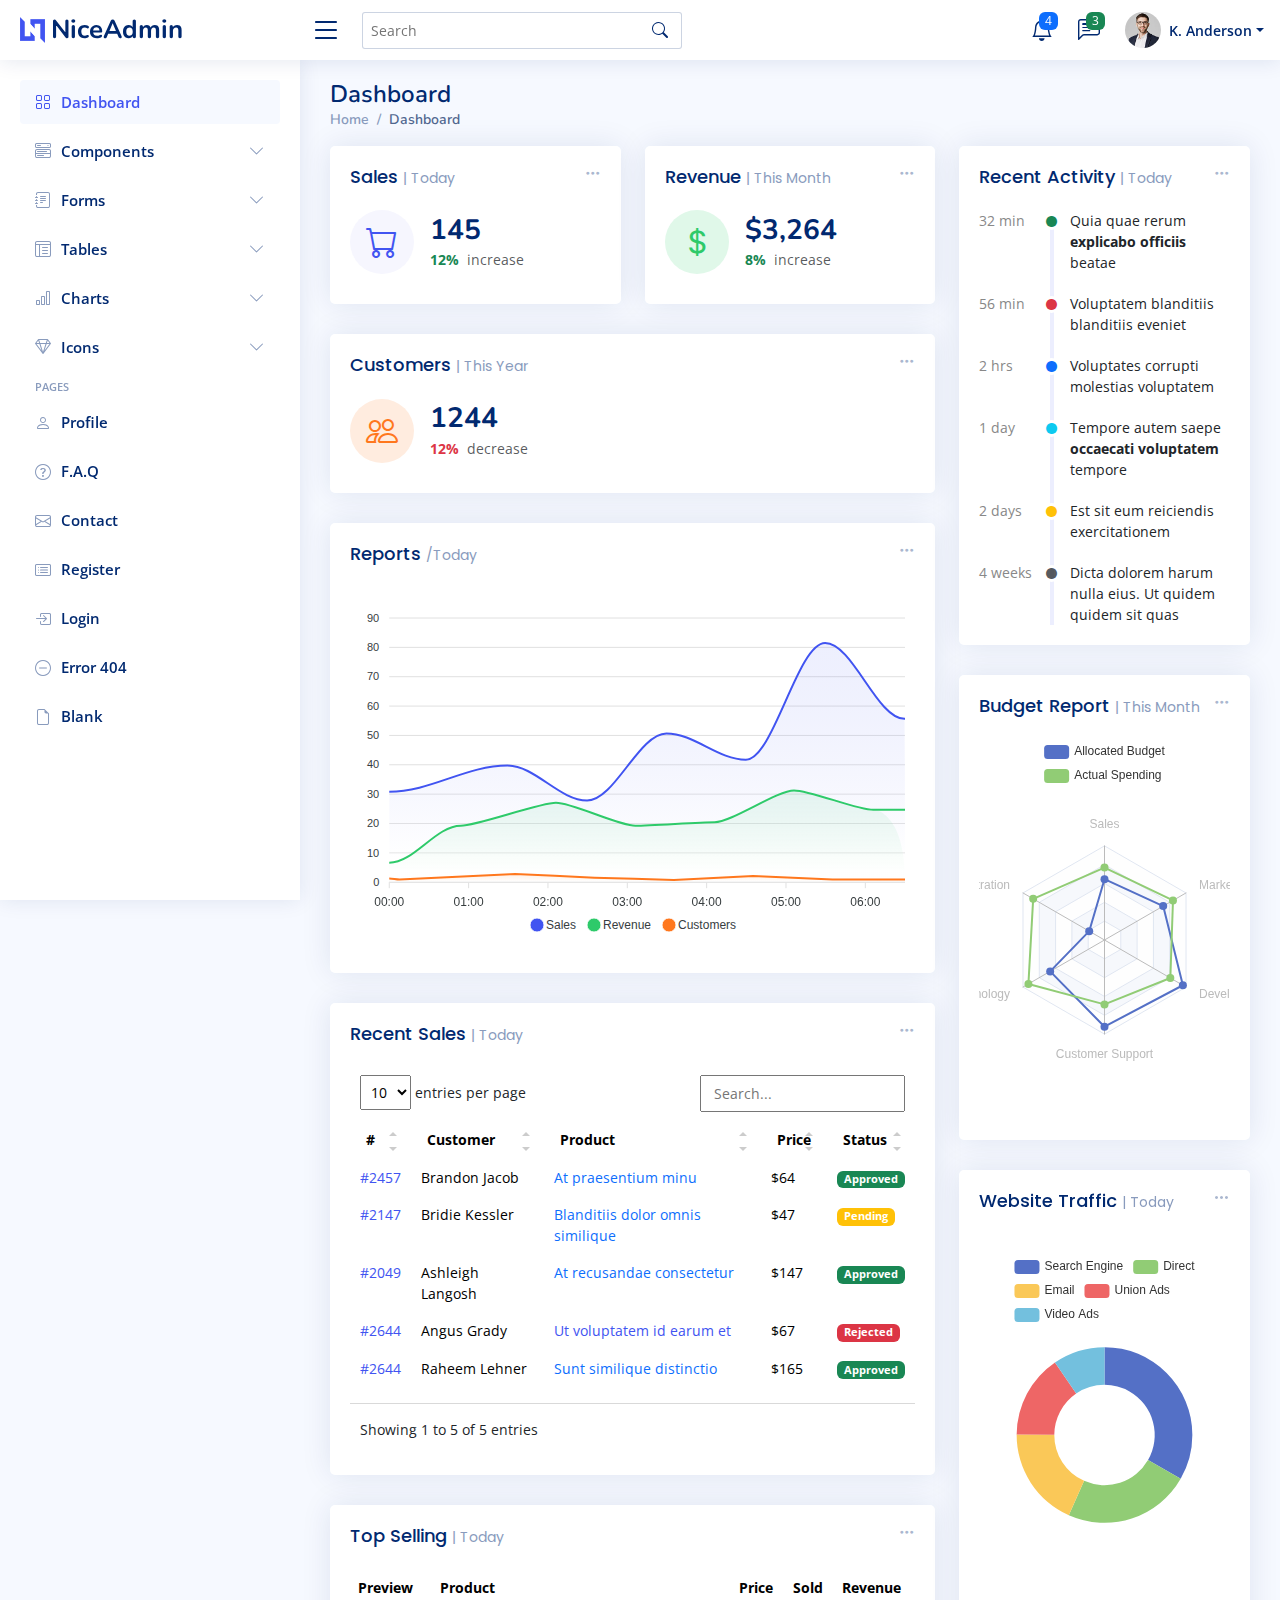
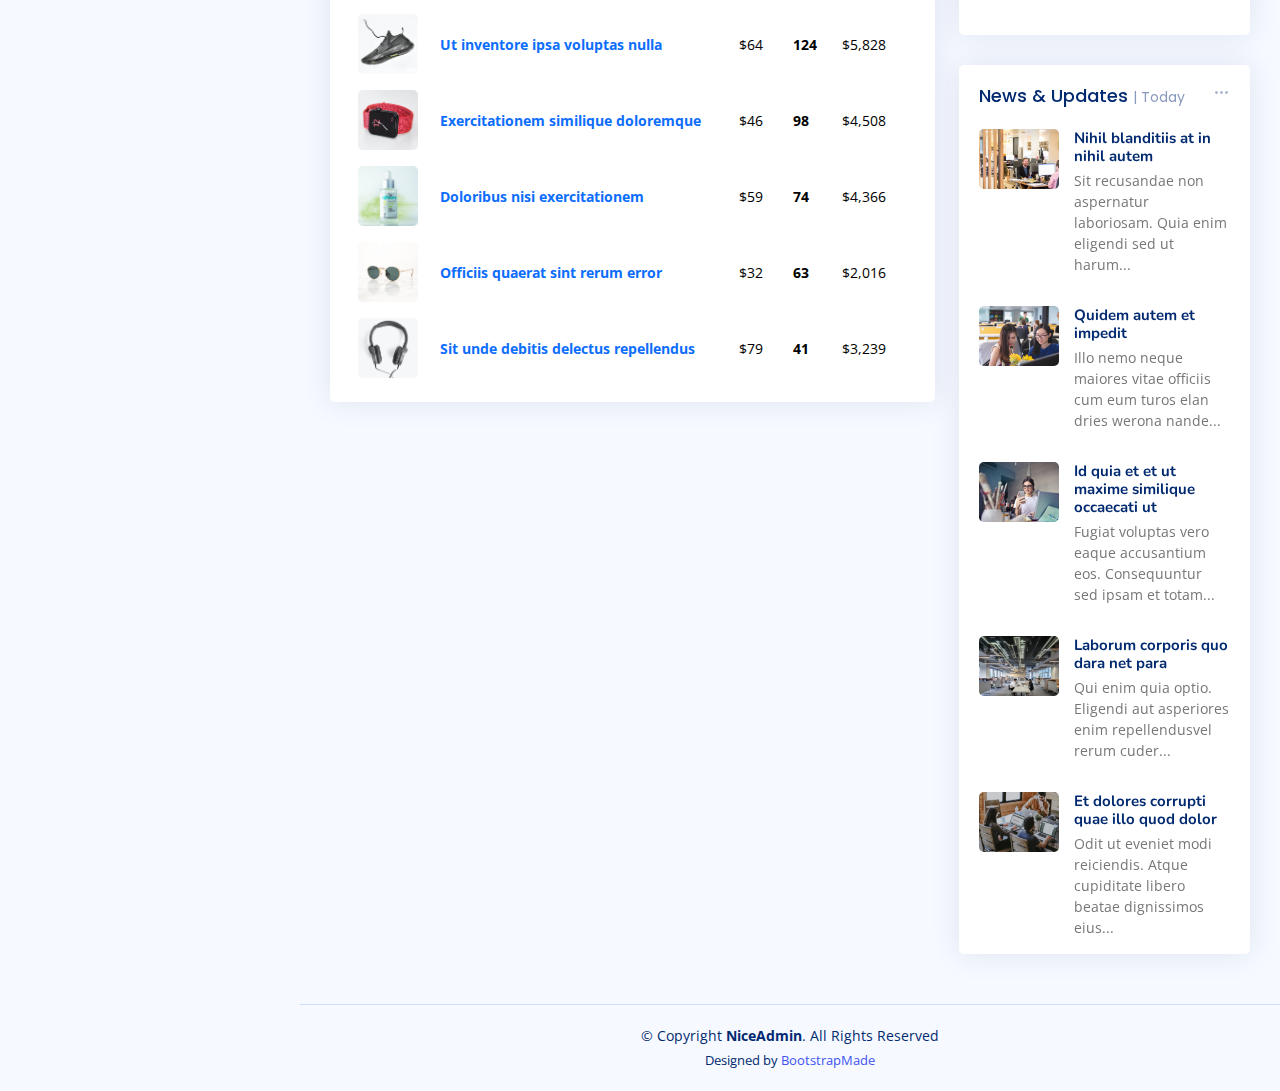
==== pmgohil_original/erp-system/index.html @ 10090d0d "ERP-System" ====
<!DOCTYPE html>
<html lang="en">

<head>
  <meta charset="utf-8">
  <meta content="width=device-width, initial-scale=1.0" name="viewport">

  <title>Dashboard - NiceAdmin Bootstrap Template</title>
  <meta content="" name="description">
  <meta content="" name="keywords">

  <!-- Favicons -->
  <link href="assets/img/favicon.png" rel="icon">
  <link href="assets/img/apple-touch-icon.png" rel="apple-touch-icon">

  <!-- Google Fonts -->
  <link href="https://fonts.gstatic.com" rel="preconnect">
  <link href="https://fonts.googleapis.com/css?family=Open+Sans:300,300i,400,400i,600,600i,700,700i|Nunito:300,300i,400,400i,600,600i,700,700i|Poppins:300,300i,400,400i,500,500i,600,600i,700,700i" rel="stylesheet">

  <!-- Vendor CSS Files -->
  <link href="assets/vendor/bootstrap/css/bootstrap.min.css" rel="stylesheet">
  <link href="assets/vendor/bootstrap-icons/bootstrap-icons.css" rel="stylesheet">
  <link href="assets/vendor/boxicons/css/boxicons.min.css" rel="stylesheet">
  <link href="assets/vendor/quill/quill.snow.css" rel="stylesheet">
  <link href="assets/vendor/quill/quill.bubble.css" rel="stylesheet">
  <link href="assets/vendor/remixicon/remixicon.css" rel="stylesheet">
  <link href="assets/vendor/simple-datatables/style.css" rel="stylesheet">

  <!-- Template Main CSS File -->
  <link href="assets/css/style.css" rel="stylesheet">

  <!-- =======================================================
  * Template Name: NiceAdmin
  * Template URL: https://bootstrapmade.com/nice-admin-bootstrap-admin-html-template/
  * Updated: Apr 20 2024 with Bootstrap v5.3.3
  * Author: BootstrapMade.com
  * License: https://bootstrapmade.com/license/
  ======================================================== -->
</head>

<body>

  <!-- ======= Header ======= -->
  <header id="header" class="header fixed-top d-flex align-items-center">

    <div class="d-flex align-items-center justify-content-between">
      <a href="index.html" class="logo d-flex align-items-center">
        <img src="assets/img/logo.png" alt="">
        <span class="d-none d-lg-block">NiceAdmin</span>
      </a>
      <i class="bi bi-list toggle-sidebar-btn"></i>
    </div><!-- End Logo -->

    <div class="search-bar">
      <form class="search-form d-flex align-items-center" method="POST" action="#">
        <input type="text" name="query" placeholder="Search" title="Enter search keyword">
        <button type="submit" title="Search"><i class="bi bi-search"></i></button>
      </form>
    </div><!-- End Search Bar -->

    <nav class="header-nav ms-auto">
      <ul class="d-flex align-items-center">

        <li class="nav-item d-block d-lg-none">
          <a class="nav-link nav-icon search-bar-toggle " href="#">
            <i class="bi bi-search"></i>
          </a>
        </li><!-- End Search Icon-->

        <li class="nav-item dropdown">

          <a class="nav-link nav-icon" href="#" data-bs-toggle="dropdown">
            <i class="bi bi-bell"></i>
            <span class="badge bg-primary badge-number">4</span>
          </a><!-- End Notification Icon -->

          <ul class="dropdown-menu dropdown-menu-end dropdown-menu-arrow notifications">
            <li class="dropdown-header">
              You have 4 new notifications
              <a href="#"><span class="badge rounded-pill bg-primary p-2 ms-2">View all</span></a>
            </li>
            <li>
              <hr class="dropdown-divider">
            </li>

            <li class="notification-item">
              <i class="bi bi-exclamation-circle text-warning"></i>
              <div>
                <h4>Lorem Ipsum</h4>
                <p>Quae dolorem earum veritatis oditseno</p>
                <p>30 min. ago</p>
              </div>
            </li>

            <li>
              <hr class="dropdown-divider">
            </li>

            <li class="notification-item">
              <i class="bi bi-x-circle text-danger"></i>
              <div>
                <h4>Atque rerum nesciunt</h4>
                <p>Quae dolorem earum veritatis oditseno</p>
                <p>1 hr. ago</p>
              </div>
            </li>

            <li>
              <hr class="dropdown-divider">
            </li>

            <li class="notification-item">
              <i class="bi bi-check-circle text-success"></i>
              <div>
                <h4>Sit rerum fuga</h4>
                <p>Quae dolorem earum veritatis oditseno</p>
                <p>2 hrs. ago</p>
              </div>
            </li>

            <li>
              <hr class="dropdown-divider">
            </li>

            <li class="notification-item">
              <i class="bi bi-info-circle text-primary"></i>
              <div>
                <h4>Dicta reprehenderit</h4>
                <p>Quae dolorem earum veritatis oditseno</p>
                <p>4 hrs. ago</p>
              </div>
            </li>

            <li>
              <hr class="dropdown-divider">
            </li>
            <li class="dropdown-footer">
              <a href="#">Show all notifications</a>
            </li>

          </ul><!-- End Notification Dropdown Items -->

        </li><!-- End Notification Nav -->

        <li class="nav-item dropdown">

          <a class="nav-link nav-icon" href="#" data-bs-toggle="dropdown">
            <i class="bi bi-chat-left-text"></i>
            <span class="badge bg-success badge-number">3</span>
          </a><!-- End Messages Icon -->

          <ul class="dropdown-menu dropdown-menu-end dropdown-menu-arrow messages">
            <li class="dropdown-header">
              You have 3 new messages
              <a href="#"><span class="badge rounded-pill bg-primary p-2 ms-2">View all</span></a>
            </li>
            <li>
              <hr class="dropdown-divider">
            </li>

            <li class="message-item">
              <a href="#">
                <img src="assets/img/messages-1.jpg" alt="" class="rounded-circle">
                <div>
                  <h4>Maria Hudson</h4>
                  <p>Velit asperiores et ducimus soluta repudiandae labore officia est ut...</p>
                  <p>4 hrs. ago</p>
                </div>
              </a>
            </li>
            <li>
              <hr class="dropdown-divider">
            </li>

            <li class="message-item">
              <a href="#">
                <img src="assets/img/messages-2.jpg" alt="" class="rounded-circle">
                <div>
                  <h4>Anna Nelson</h4>
                  <p>Velit asperiores et ducimus soluta repudiandae labore officia est ut...</p>
                  <p>6 hrs. ago</p>
                </div>
              </a>
            </li>
            <li>
              <hr class="dropdown-divider">
            </li>

            <li class="message-item">
              <a href="#">
                <img src="assets/img/messages-3.jpg" alt="" class="rounded-circle">
                <div>
                  <h4>David Muldon</h4>
                  <p>Velit asperiores et ducimus soluta repudiandae labore officia est ut...</p>
                  <p>8 hrs. ago</p>
                </div>
              </a>
            </li>
            <li>
              <hr class="dropdown-divider">
            </li>

            <li class="dropdown-footer">
              <a href="#">Show all messages</a>
            </li>

          </ul><!-- End Messages Dropdown Items -->

        </li><!-- End Messages Nav -->

        <li class="nav-item dropdown pe-3">

          <a class="nav-link nav-profile d-flex align-items-center pe-0" href="#" data-bs-toggle="dropdown">
            <img src="assets/img/profile-img.jpg" alt="Profile" class="rounded-circle">
            <span class="d-none d-md-block dropdown-toggle ps-2">K. Anderson</span>
          </a><!-- End Profile Iamge Icon -->

          <ul class="dropdown-menu dropdown-menu-end dropdown-menu-arrow profile">
            <li class="dropdown-header">
              <h6>Kevin Anderson</h6>
              <span>Web Designer</span>
            </li>
            <li>
              <hr class="dropdown-divider">
            </li>

            <li>
              <a class="dropdown-item d-flex align-items-center" href="users-profile.html">
                <i class="bi bi-person"></i>
                <span>My Profile</span>
              </a>
            </li>
            <li>
              <hr class="dropdown-divider">
            </li>

            <li>
              <a class="dropdown-item d-flex align-items-center" href="users-profile.html">
                <i class="bi bi-gear"></i>
                <span>Account Settings</span>
              </a>
            </li>
            <li>
              <hr class="dropdown-divider">
            </li>

            <li>
              <a class="dropdown-item d-flex align-items-center" href="pages-faq.html">
                <i class="bi bi-question-circle"></i>
                <span>Need Help?</span>
              </a>
            </li>
            <li>
              <hr class="dropdown-divider">
            </li>

            <li>
              <a class="dropdown-item d-flex align-items-center" href="#">
                <i class="bi bi-box-arrow-right"></i>
                <span>Sign Out</span>
              </a>
            </li>

          </ul><!-- End Profile Dropdown Items -->
        </li><!-- End Profile Nav -->

      </ul>
    </nav><!-- End Icons Navigation -->

  </header><!-- End Header -->

  <!-- ======= Sidebar ======= -->
  <aside id="sidebar" class="sidebar">

    <ul class="sidebar-nav" id="sidebar-nav">

      <li class="nav-item">
        <a class="nav-link " href="index.html">
          <i class="bi bi-grid"></i>
          <span>Dashboard</span>
        </a>
      </li><!-- End Dashboard Nav -->

      <li class="nav-item">
        <a class="nav-link collapsed" data-bs-target="#components-nav" data-bs-toggle="collapse" href="#">
          <i class="bi bi-menu-button-wide"></i><span>Components</span><i class="bi bi-chevron-down ms-auto"></i>
        </a>
        <ul id="components-nav" class="nav-content collapse " data-bs-parent="#sidebar-nav">
          <li>
            <a href="components-alerts.html">
              <i class="bi bi-circle"></i><span>Alerts</span>
            </a>
          </li>
          <li>
            <a href="components-accordion.html">
              <i class="bi bi-circle"></i><span>Accordion</span>
            </a>
          </li>
          <li>
            <a href="components-badges.html">
              <i class="bi bi-circle"></i><span>Badges</span>
            </a>
          </li>
          <li>
            <a href="components-breadcrumbs.html">
              <i class="bi bi-circle"></i><span>Breadcrumbs</span>
            </a>
          </li>
          <li>
            <a href="components-buttons.html">
              <i class="bi bi-circle"></i><span>Buttons</span>
            </a>
          </li>
          <li>
            <a href="components-cards.html">
              <i class="bi bi-circle"></i><span>Cards</span>
            </a>
          </li>
          <li>
            <a href="components-carousel.html">
              <i class="bi bi-circle"></i><span>Carousel</span>
            </a>
          </li>
          <li>
            <a href="components-list-group.html">
              <i class="bi bi-circle"></i><span>List group</span>
            </a>
          </li>
          <li>
            <a href="components-modal.html">
              <i class="bi bi-circle"></i><span>Modal</span>
            </a>
          </li>
          <li>
            <a href="components-tabs.html">
              <i class="bi bi-circle"></i><span>Tabs</span>
            </a>
          </li>
          <li>
            <a href="components-pagination.html">
              <i class="bi bi-circle"></i><span>Pagination</span>
            </a>
          </li>
          <li>
            <a href="components-progress.html">
              <i class="bi bi-circle"></i><span>Progress</span>
            </a>
          </li>
          <li>
            <a href="components-spinners.html">
              <i class="bi bi-circle"></i><span>Spinners</span>
            </a>
          </li>
          <li>
            <a href="components-tooltips.html">
              <i class="bi bi-circle"></i><span>Tooltips</span>
            </a>
          </li>
        </ul>
      </li><!-- End Components Nav -->

      <li class="nav-item">
        <a class="nav-link collapsed" data-bs-target="#forms-nav" data-bs-toggle="collapse" href="#">
          <i class="bi bi-journal-text"></i><span>Forms</span><i class="bi bi-chevron-down ms-auto"></i>
        </a>
        <ul id="forms-nav" class="nav-content collapse " data-bs-parent="#sidebar-nav">
          <li>
            <a href="forms-elements.html">
              <i class="bi bi-circle"></i><span>Form Elements</span>
            </a>
          </li>
          <li>
            <a href="forms-layouts.html">
              <i class="bi bi-circle"></i><span>Form Layouts</span>
            </a>
          </li>
          <li>
            <a href="forms-editors.html">
              <i class="bi bi-circle"></i><span>Form Editors</span>
            </a>
          </li>
          <li>
            <a href="forms-validation.html">
              <i class="bi bi-circle"></i><span>Form Validation</span>
            </a>
          </li>
        </ul>
      </li><!-- End Forms Nav -->

      <li class="nav-item">
        <a class="nav-link collapsed" data-bs-target="#tables-nav" data-bs-toggle="collapse" href="#">
          <i class="bi bi-layout-text-window-reverse"></i><span>Tables</span><i class="bi bi-chevron-down ms-auto"></i>
        </a>
        <ul id="tables-nav" class="nav-content collapse " data-bs-parent="#sidebar-nav">
          <li>
            <a href="tables-general.html">
              <i class="bi bi-circle"></i><span>General Tables</span>
            </a>
          </li>
          <li>
            <a href="tables-data.html">
              <i class="bi bi-circle"></i><span>Data Tables</span>
            </a>
          </li>
        </ul>
      </li><!-- End Tables Nav -->

      <li class="nav-item">
        <a class="nav-link collapsed" data-bs-target="#charts-nav" data-bs-toggle="collapse" href="#">
          <i class="bi bi-bar-chart"></i><span>Charts</span><i class="bi bi-chevron-down ms-auto"></i>
        </a>
        <ul id="charts-nav" class="nav-content collapse " data-bs-parent="#sidebar-nav">
          <li>
            <a href="charts-chartjs.html">
              <i class="bi bi-circle"></i><span>Chart.js</span>
            </a>
          </li>
          <li>
            <a href="charts-apexcharts.html">
              <i class="bi bi-circle"></i><span>ApexCharts</span>
            </a>
          </li>
          <li>
            <a href="charts-echarts.html">
              <i class="bi bi-circle"></i><span>ECharts</span>
            </a>
          </li>
        </ul>
      </li><!-- End Charts Nav -->

      <li class="nav-item">
        <a class="nav-link collapsed" data-bs-target="#icons-nav" data-bs-toggle="collapse" href="#">
          <i class="bi bi-gem"></i><span>Icons</span><i class="bi bi-chevron-down ms-auto"></i>
        </a>
        <ul id="icons-nav" class="nav-content collapse " data-bs-parent="#sidebar-nav">
          <li>
            <a href="icons-bootstrap.html">
              <i class="bi bi-circle"></i><span>Bootstrap Icons</span>
            </a>
          </li>
          <li>
            <a href="icons-remix.html">
              <i class="bi bi-circle"></i><span>Remix Icons</span>
            </a>
          </li>
          <li>
            <a href="icons-boxicons.html">
              <i class="bi bi-circle"></i><span>Boxicons</span>
            </a>
          </li>
        </ul>
      </li><!-- End Icons Nav -->

      <li class="nav-heading">Pages</li>

      <li class="nav-item">
        <a class="nav-link collapsed" href="users-profile.html">
          <i class="bi bi-person"></i>
          <span>Profile</span>
        </a>
      </li><!-- End Profile Page Nav -->

      <li class="nav-item">
        <a class="nav-link collapsed" href="pages-faq.html">
          <i class="bi bi-question-circle"></i>
          <span>F.A.Q</span>
        </a>
      </li><!-- End F.A.Q Page Nav -->

      <li class="nav-item">
        <a class="nav-link collapsed" href="pages-contact.html">
          <i class="bi bi-envelope"></i>
          <span>Contact</span>
        </a>
      </li><!-- End Contact Page Nav -->

      <li class="nav-item">
        <a class="nav-link collapsed" href="pages-register.html">
          <i class="bi bi-card-list"></i>
          <span>Register</span>
        </a>
      </li><!-- End Register Page Nav -->

      <li class="nav-item">
        <a class="nav-link collapsed" href="pages-login.html">
          <i class="bi bi-box-arrow-in-right"></i>
          <span>Login</span>
        </a>
      </li><!-- End Login Page Nav -->

      <li class="nav-item">
        <a class="nav-link collapsed" href="pages-error-404.html">
          <i class="bi bi-dash-circle"></i>
          <span>Error 404</span>
        </a>
      </li><!-- End Error 404 Page Nav -->

      <li class="nav-item">
        <a class="nav-link collapsed" href="pages-blank.html">
          <i class="bi bi-file-earmark"></i>
          <span>Blank</span>
        </a>
      </li><!-- End Blank Page Nav -->

    </ul>

  </aside><!-- End Sidebar-->

  <main id="main" class="main">

    <div class="pagetitle">
      <h1>Dashboard</h1>
      <nav>
        <ol class="breadcrumb">
          <li class="breadcrumb-item"><a href="index.html">Home</a></li>
          <li class="breadcrumb-item active">Dashboard</li>
        </ol>
      </nav>
    </div><!-- End Page Title -->

    <section class="section dashboard">
      <div class="row">

        <!-- Left side columns -->
        <div class="col-lg-8">
          <div class="row">

            <!-- Sales Card -->
            <div class="col-xxl-4 col-md-6">
              <div class="card info-card sales-card">

                <div class="filter">
                  <a class="icon" href="#" data-bs-toggle="dropdown"><i class="bi bi-three-dots"></i></a>
                  <ul class="dropdown-menu dropdown-menu-end dropdown-menu-arrow">
                    <li class="dropdown-header text-start">
                      <h6>Filter</h6>
                    </li>

                    <li><a class="dropdown-item" href="#">Today</a></li>
                    <li><a class="dropdown-item" href="#">This Month</a></li>
                    <li><a class="dropdown-item" href="#">This Year</a></li>
                  </ul>
                </div>

                <div class="card-body">
                  <h5 class="card-title">Sales <span>| Today</span></h5>

                  <div class="d-flex align-items-center">
                    <div class="card-icon rounded-circle d-flex align-items-center justify-content-center">
                      <i class="bi bi-cart"></i>
                    </div>
                    <div class="ps-3">
                      <h6>145</h6>
                      <span class="text-success small pt-1 fw-bold">12%</span> <span class="text-muted small pt-2 ps-1">increase</span>

                    </div>
                  </div>
                </div>

              </div>
            </div><!-- End Sales Card -->

            <!-- Revenue Card -->
            <div class="col-xxl-4 col-md-6">
              <div class="card info-card revenue-card">

                <div class="filter">
                  <a class="icon" href="#" data-bs-toggle="dropdown"><i class="bi bi-three-dots"></i></a>
                  <ul class="dropdown-menu dropdown-menu-end dropdown-menu-arrow">
                    <li class="dropdown-header text-start">
                      <h6>Filter</h6>
                    </li>

                    <li><a class="dropdown-item" href="#">Today</a></li>
                    <li><a class="dropdown-item" href="#">This Month</a></li>
                    <li><a class="dropdown-item" href="#">This Year</a></li>
                  </ul>
                </div>

                <div class="card-body">
                  <h5 class="card-title">Revenue <span>| This Month</span></h5>

                  <div class="d-flex align-items-center">
                    <div class="card-icon rounded-circle d-flex align-items-center justify-content-center">
                      <i class="bi bi-currency-dollar"></i>
                    </div>
                    <div class="ps-3">
                      <h6>$3,264</h6>
                      <span class="text-success small pt-1 fw-bold">8%</span> <span class="text-muted small pt-2 ps-1">increase</span>

                    </div>
                  </div>
                </div>

              </div>
            </div><!-- End Revenue Card -->

            <!-- Customers Card -->
            <div class="col-xxl-4 col-xl-12">

              <div class="card info-card customers-card">

                <div class="filter">
                  <a class="icon" href="#" data-bs-toggle="dropdown"><i class="bi bi-three-dots"></i></a>
                  <ul class="dropdown-menu dropdown-menu-end dropdown-menu-arrow">
                    <li class="dropdown-header text-start">
                      <h6>Filter</h6>
                    </li>

                    <li><a class="dropdown-item" href="#">Today</a></li>
                    <li><a class="dropdown-item" href="#">This Month</a></li>
                    <li><a class="dropdown-item" href="#">This Year</a></li>
                  </ul>
                </div>

                <div class="card-body">
                  <h5 class="card-title">Customers <span>| This Year</span></h5>

                  <div class="d-flex align-items-center">
                    <div class="card-icon rounded-circle d-flex align-items-center justify-content-center">
                      <i class="bi bi-people"></i>
                    </div>
                    <div class="ps-3">
                      <h6>1244</h6>
                      <span class="text-danger small pt-1 fw-bold">12%</span> <span class="text-muted small pt-2 ps-1">decrease</span>

                    </div>
                  </div>

                </div>
              </div>

            </div><!-- End Customers Card -->

            <!-- Reports -->
            <div class="col-12">
              <div class="card">

                <div class="filter">
                  <a class="icon" href="#" data-bs-toggle="dropdown"><i class="bi bi-three-dots"></i></a>
                  <ul class="dropdown-menu dropdown-menu-end dropdown-menu-arrow">
                    <li class="dropdown-header text-start">
                      <h6>Filter</h6>
                    </li>

                    <li><a class="dropdown-item" href="#">Today</a></li>
                    <li><a class="dropdown-item" href="#">This Month</a></li>
                    <li><a class="dropdown-item" href="#">This Year</a></li>
                  </ul>
                </div>

                <div class="card-body">
                  <h5 class="card-title">Reports <span>/Today</span></h5>

                  <!-- Line Chart -->
                  <div id="reportsChart"></div>

                  <script>
                    document.addEventListener("DOMContentLoaded", () => {
                      new ApexCharts(document.querySelector("#reportsChart"), {
                        series: [{
                          name: 'Sales',
                          data: [31, 40, 28, 51, 42, 82, 56],
                        }, {
                          name: 'Revenue',
                          data: [11, 32, 45, 32, 34, 52, 41]
                        }, {
                          name: 'Customers',
                          data: [15, 11, 32, 18, 9, 24, 11]
                        }],
                        chart: {
                          height: 350,
                          type: 'area',
                          toolbar: {
                            show: false
                          },
                        },
                        markers: {
                          size: 4
                        },
                        colors: ['#4154f1', '#2eca6a', '#ff771d'],
                        fill: {
                          type: "gradient",
                          gradient: {
                            shadeIntensity: 1,
                            opacityFrom: 0.3,
                            opacityTo: 0.4,
                            stops: [0, 90, 100]
                          }
                        },
                        dataLabels: {
                          enabled: false
                        },
                        stroke: {
                          curve: 'smooth',
                          width: 2
                        },
                        xaxis: {
                          type: 'datetime',
                          categories: ["2018-09-19T00:00:00.000Z", "2018-09-19T01:30:00.000Z", "2018-09-19T02:30:00.000Z", "2018-09-19T03:30:00.000Z", "2018-09-19T04:30:00.000Z", "2018-09-19T05:30:00.000Z", "2018-09-19T06:30:00.000Z"]
                        },
                        tooltip: {
                          x: {
                            format: 'dd/MM/yy HH:mm'
                          },
                        }
                      }).render();
                    });
                  </script>
                  <!-- End Line Chart -->

                </div>

              </div>
            </div><!-- End Reports -->

            <!-- Recent Sales -->
            <div class="col-12">
              <div class="card recent-sales overflow-auto">

                <div class="filter">
                  <a class="icon" href="#" data-bs-toggle="dropdown"><i class="bi bi-three-dots"></i></a>
                  <ul class="dropdown-menu dropdown-menu-end dropdown-menu-arrow">
                    <li class="dropdown-header text-start">
                      <h6>Filter</h6>
                    </li>

                    <li><a class="dropdown-item" href="#">Today</a></li>
                    <li><a class="dropdown-item" href="#">This Month</a></li>
                    <li><a class="dropdown-item" href="#">This Year</a></li>
                  </ul>
                </div>

                <div class="card-body">
                  <h5 class="card-title">Recent Sales <span>| Today</span></h5>

                  <table class="table table-borderless datatable">
                    <thead>
                      <tr>
                        <th scope="col">#</th>
                        <th scope="col">Customer</th>
                        <th scope="col">Product</th>
                        <th scope="col">Price</th>
                        <th scope="col">Status</th>
                      </tr>
                    </thead>
                    <tbody>
                      <tr>
                        <th scope="row"><a href="#">#2457</a></th>
                        <td>Brandon Jacob</td>
                        <td><a href="#" class="text-primary">At praesentium minu</a></td>
                        <td>$64</td>
                        <td><span class="badge bg-success">Approved</span></td>
                      </tr>
                      <tr>
                        <th scope="row"><a href="#">#2147</a></th>
                        <td>Bridie Kessler</td>
                        <td><a href="#" class="text-primary">Blanditiis dolor omnis similique</a></td>
                        <td>$47</td>
                        <td><span class="badge bg-warning">Pending</span></td>
                      </tr>
                      <tr>
                        <th scope="row"><a href="#">#2049</a></th>
                        <td>Ashleigh Langosh</td>
                        <td><a href="#" class="text-primary">At recusandae consectetur</a></td>
                        <td>$147</td>
                        <td><span class="badge bg-success">Approved</span></td>
                      </tr>
                      <tr>
                        <th scope="row"><a href="#">#2644</a></th>
                        <td>Angus Grady</td>
                        <td><a href="#" class="text-primar">Ut voluptatem id earum et</a></td>
                        <td>$67</td>
                        <td><span class="badge bg-danger">Rejected</span></td>
                      </tr>
                      <tr>
                        <th scope="row"><a href="#">#2644</a></th>
                        <td>Raheem Lehner</td>
                        <td><a href="#" class="text-primary">Sunt similique distinctio</a></td>
                        <td>$165</td>
                        <td><span class="badge bg-success">Approved</span></td>
                      </tr>
                    </tbody>
                  </table>

                </div>

              </div>
            </div><!-- End Recent Sales -->

            <!-- Top Selling -->
            <div class="col-12">
              <div class="card top-selling overflow-auto">

                <div class="filter">
                  <a class="icon" href="#" data-bs-toggle="dropdown"><i class="bi bi-three-dots"></i></a>
                  <ul class="dropdown-menu dropdown-menu-end dropdown-menu-arrow">
                    <li class="dropdown-header text-start">
                      <h6>Filter</h6>
                    </li>

                    <li><a class="dropdown-item" href="#">Today</a></li>
                    <li><a class="dropdown-item" href="#">This Month</a></li>
                    <li><a class="dropdown-item" href="#">This Year</a></li>
                  </ul>
                </div>

                <div class="card-body pb-0">
                  <h5 class="card-title">Top Selling <span>| Today</span></h5>

                  <table class="table table-borderless">
                    <thead>
                      <tr>
                        <th scope="col">Preview</th>
                        <th scope="col">Product</th>
                        <th scope="col">Price</th>
                        <th scope="col">Sold</th>
                        <th scope="col">Revenue</th>
                      </tr>
                    </thead>
                    <tbody>
                      <tr>
                        <th scope="row"><a href="#"><img src="assets/img/product-1.jpg" alt=""></a></th>
                        <td><a href="#" class="text-primary fw-bold">Ut inventore ipsa voluptas nulla</a></td>
                        <td>$64</td>
                        <td class="fw-bold">124</td>
                        <td>$5,828</td>
                      </tr>
                      <tr>
                        <th scope="row"><a href="#"><img src="assets/img/product-2.jpg" alt=""></a></th>
                        <td><a href="#" class="text-primary fw-bold">Exercitationem similique doloremque</a></td>
                        <td>$46</td>
                        <td class="fw-bold">98</td>
                        <td>$4,508</td>
                      </tr>
                      <tr>
                        <th scope="row"><a href="#"><img src="assets/img/product-3.jpg" alt=""></a></th>
                        <td><a href="#" class="text-primary fw-bold">Doloribus nisi exercitationem</a></td>
                        <td>$59</td>
                        <td class="fw-bold">74</td>
                        <td>$4,366</td>
                      </tr>
                      <tr>
                        <th scope="row"><a href="#"><img src="assets/img/product-4.jpg" alt=""></a></th>
                        <td><a href="#" class="text-primary fw-bold">Officiis quaerat sint rerum error</a></td>
                        <td>$32</td>
                        <td class="fw-bold">63</td>
                        <td>$2,016</td>
                      </tr>
                      <tr>
                        <th scope="row"><a href="#"><img src="assets/img/product-5.jpg" alt=""></a></th>
                        <td><a href="#" class="text-primary fw-bold">Sit unde debitis delectus repellendus</a></td>
                        <td>$79</td>
                        <td class="fw-bold">41</td>
                        <td>$3,239</td>
                      </tr>
                    </tbody>
                  </table>

                </div>

              </div>
            </div><!-- End Top Selling -->

          </div>
        </div><!-- End Left side columns -->

        <!-- Right side columns -->
        <div class="col-lg-4">

          <!-- Recent Activity -->
          <div class="card">
            <div class="filter">
              <a class="icon" href="#" data-bs-toggle="dropdown"><i class="bi bi-three-dots"></i></a>
              <ul class="dropdown-menu dropdown-menu-end dropdown-menu-arrow">
                <li class="dropdown-header text-start">
                  <h6>Filter</h6>
                </li>

                <li><a class="dropdown-item" href="#">Today</a></li>
                <li><a class="dropdown-item" href="#">This Month</a></li>
                <li><a class="dropdown-item" href="#">This Year</a></li>
              </ul>
            </div>

            <div class="card-body">
              <h5 class="card-title">Recent Activity <span>| Today</span></h5>

              <div class="activity">

                <div class="activity-item d-flex">
                  <div class="activite-label">32 min</div>
                  <i class='bi bi-circle-fill activity-badge text-success align-self-start'></i>
                  <div class="activity-content">
                    Quia quae rerum <a href="#" class="fw-bold text-dark">explicabo officiis</a> beatae
                  </div>
                </div><!-- End activity item-->

                <div class="activity-item d-flex">
                  <div class="activite-label">56 min</div>
                  <i class='bi bi-circle-fill activity-badge text-danger align-self-start'></i>
                  <div class="activity-content">
                    Voluptatem blanditiis blanditiis eveniet
                  </div>
                </div><!-- End activity item-->

                <div class="activity-item d-flex">
                  <div class="activite-label">2 hrs</div>
                  <i class='bi bi-circle-fill activity-badge text-primary align-self-start'></i>
                  <div class="activity-content">
                    Voluptates corrupti molestias voluptatem
                  </div>
                </div><!-- End activity item-->

                <div class="activity-item d-flex">
                  <div class="activite-label">1 day</div>
                  <i class='bi bi-circle-fill activity-badge text-info align-self-start'></i>
                  <div class="activity-content">
                    Tempore autem saepe <a href="#" class="fw-bold text-dark">occaecati voluptatem</a> tempore
                  </div>
                </div><!-- End activity item-->

                <div class="activity-item d-flex">
                  <div class="activite-label">2 days</div>
                  <i class='bi bi-circle-fill activity-badge text-warning align-self-start'></i>
                  <div class="activity-content">
                    Est sit eum reiciendis exercitationem
                  </div>
                </div><!-- End activity item-->

                <div class="activity-item d-flex">
                  <div class="activite-label">4 weeks</div>
                  <i class='bi bi-circle-fill activity-badge text-muted align-self-start'></i>
                  <div class="activity-content">
                    Dicta dolorem harum nulla eius. Ut quidem quidem sit quas
                  </div>
                </div><!-- End activity item-->

              </div>

            </div>
          </div><!-- End Recent Activity -->

          <!-- Budget Report -->
          <div class="card">
            <div class="filter">
              <a class="icon" href="#" data-bs-toggle="dropdown"><i class="bi bi-three-dots"></i></a>
              <ul class="dropdown-menu dropdown-menu-end dropdown-menu-arrow">
                <li class="dropdown-header text-start">
                  <h6>Filter</h6>
                </li>

                <li><a class="dropdown-item" href="#">Today</a></li>
                <li><a class="dropdown-item" href="#">This Month</a></li>
                <li><a class="dropdown-item" href="#">This Year</a></li>
              </ul>
            </div>

            <div class="card-body pb-0">
              <h5 class="card-title">Budget Report <span>| This Month</span></h5>

              <div id="budgetChart" style="min-height: 400px;" class="echart"></div>

              <script>
                document.addEventListener("DOMContentLoaded", () => {
                  var budgetChart = echarts.init(document.querySelector("#budgetChart")).setOption({
                    legend: {
                      data: ['Allocated Budget', 'Actual Spending']
                    },
                    radar: {
                      // shape: 'circle',
                      indicator: [{
                          name: 'Sales',
                          max: 6500
                        },
                        {
                          name: 'Administration',
                          max: 16000
                        },
                        {
                          name: 'Information Technology',
                          max: 30000
                        },
                        {
                          name: 'Customer Support',
                          max: 38000
                        },
                        {
                          name: 'Development',
                          max: 52000
                        },
                        {
                          name: 'Marketing',
                          max: 25000
                        }
                      ]
                    },
                    series: [{
                      name: 'Budget vs spending',
                      type: 'radar',
                      data: [{
                          value: [4200, 3000, 20000, 35000, 50000, 18000],
                          name: 'Allocated Budget'
                        },
                        {
                          value: [5000, 14000, 28000, 26000, 42000, 21000],
                          name: 'Actual Spending'
                        }
                      ]
                    }]
                  });
                });
              </script>

            </div>
          </div><!-- End Budget Report -->

          <!-- Website Traffic -->
          <div class="card">
            <div class="filter">
              <a class="icon" href="#" data-bs-toggle="dropdown"><i class="bi bi-three-dots"></i></a>
              <ul class="dropdown-menu dropdown-menu-end dropdown-menu-arrow">
                <li class="dropdown-header text-start">
                  <h6>Filter</h6>
                </li>

                <li><a class="dropdown-item" href="#">Today</a></li>
                <li><a class="dropdown-item" href="#">This Month</a></li>
                <li><a class="dropdown-item" href="#">This Year</a></li>
              </ul>
            </div>

            <div class="card-body pb-0">
              <h5 class="card-title">Website Traffic <span>| Today</span></h5>

              <div id="trafficChart" style="min-height: 400px;" class="echart"></div>

              <script>
                document.addEventListener("DOMContentLoaded", () => {
                  echarts.init(document.querySelector("#trafficChart")).setOption({
                    tooltip: {
                      trigger: 'item'
                    },
                    legend: {
                      top: '5%',
                      left: 'center'
                    },
                    series: [{
                      name: 'Access From',
                      type: 'pie',
                      radius: ['40%', '70%'],
                      avoidLabelOverlap: false,
                      label: {
                        show: false,
                        position: 'center'
                      },
                      emphasis: {
                        label: {
                          show: true,
                          fontSize: '18',
                          fontWeight: 'bold'
                        }
                      },
                      labelLine: {
                        show: false
                      },
                      data: [{
                          value: 1048,
                          name: 'Search Engine'
                        },
                        {
                          value: 735,
                          name: 'Direct'
                        },
                        {
                          value: 580,
                          name: 'Email'
                        },
                        {
                          value: 484,
                          name: 'Union Ads'
                        },
                        {
                          value: 300,
                          name: 'Video Ads'
                        }
                      ]
                    }]
                  });
                });
              </script>

            </div>
          </div><!-- End Website Traffic -->

          <!-- News & Updates Traffic -->
          <div class="card">
            <div class="filter">
              <a class="icon" href="#" data-bs-toggle="dropdown"><i class="bi bi-three-dots"></i></a>
              <ul class="dropdown-menu dropdown-menu-end dropdown-menu-arrow">
                <li class="dropdown-header text-start">
                  <h6>Filter</h6>
                </li>

                <li><a class="dropdown-item" href="#">Today</a></li>
                <li><a class="dropdown-item" href="#">This Month</a></li>
                <li><a class="dropdown-item" href="#">This Year</a></li>
              </ul>
            </div>

            <div class="card-body pb-0">
              <h5 class="card-title">News &amp; Updates <span>| Today</span></h5>

              <div class="news">
                <div class="post-item clearfix">
                  <img src="assets/img/news-1.jpg" alt="">
                  <h4><a href="#">Nihil blanditiis at in nihil autem</a></h4>
                  <p>Sit recusandae non aspernatur laboriosam. Quia enim eligendi sed ut harum...</p>
                </div>

                <div class="post-item clearfix">
                  <img src="assets/img/news-2.jpg" alt="">
                  <h4><a href="#">Quidem autem et impedit</a></h4>
                  <p>Illo nemo neque maiores vitae officiis cum eum turos elan dries werona nande...</p>
                </div>

                <div class="post-item clearfix">
                  <img src="assets/img/news-3.jpg" alt="">
                  <h4><a href="#">Id quia et et ut maxime similique occaecati ut</a></h4>
                  <p>Fugiat voluptas vero eaque accusantium eos. Consequuntur sed ipsam et totam...</p>
                </div>

                <div class="post-item clearfix">
                  <img src="assets/img/news-4.jpg" alt="">
                  <h4><a href="#">Laborum corporis quo dara net para</a></h4>
                  <p>Qui enim quia optio. Eligendi aut asperiores enim repellendusvel rerum cuder...</p>
                </div>

                <div class="post-item clearfix">
                  <img src="assets/img/news-5.jpg" alt="">
                  <h4><a href="#">Et dolores corrupti quae illo quod dolor</a></h4>
                  <p>Odit ut eveniet modi reiciendis. Atque cupiditate libero beatae dignissimos eius...</p>
                </div>

              </div><!-- End sidebar recent posts-->

            </div>
          </div><!-- End News & Updates -->

        </div><!-- End Right side columns -->

      </div>
    </section>

  </main><!-- End #main -->

  <!-- ======= Footer ======= -->
  <footer id="footer" class="footer">
    <div class="copyright">
      &copy; Copyright <strong><span>NiceAdmin</span></strong>. All Rights Reserved
    </div>
    <div class="credits">
      <!-- All the links in the footer should remain intact. -->
      <!-- You can delete the links only if you purchased the pro version. -->
      <!-- Licensing information: https://bootstrapmade.com/license/ -->
      <!-- Purchase the pro version with working PHP/AJAX contact form: https://bootstrapmade.com/nice-admin-bootstrap-admin-html-template/ -->
      Designed by <a href="https://bootstrapmade.com/">BootstrapMade</a>
    </div>
  </footer><!-- End Footer -->

  <a href="#" class="back-to-top d-flex align-items-center justify-content-center"><i class="bi bi-arrow-up-short"></i></a>

  <!-- Vendor JS Files -->
  <script src="assets/vendor/apexcharts/apexcharts.min.js"></script>
  <script src="assets/vendor/bootstrap/js/bootstrap.bundle.min.js"></script>
  <script src="assets/vendor/chart.js/chart.umd.js"></script>
  <script src="assets/vendor/echarts/echarts.min.js"></script>
  <script src="assets/vendor/quill/quill.js"></script>
  <script src="assets/vendor/simple-datatables/simple-datatables.js"></script>
  <script src="assets/vendor/tinymce/tinymce.min.js"></script>
  <script src="assets/vendor/php-email-form/validate.js"></script>

  <!-- Template Main JS File -->
  <script src="assets/js/main.js"></script>

</body>

</html>
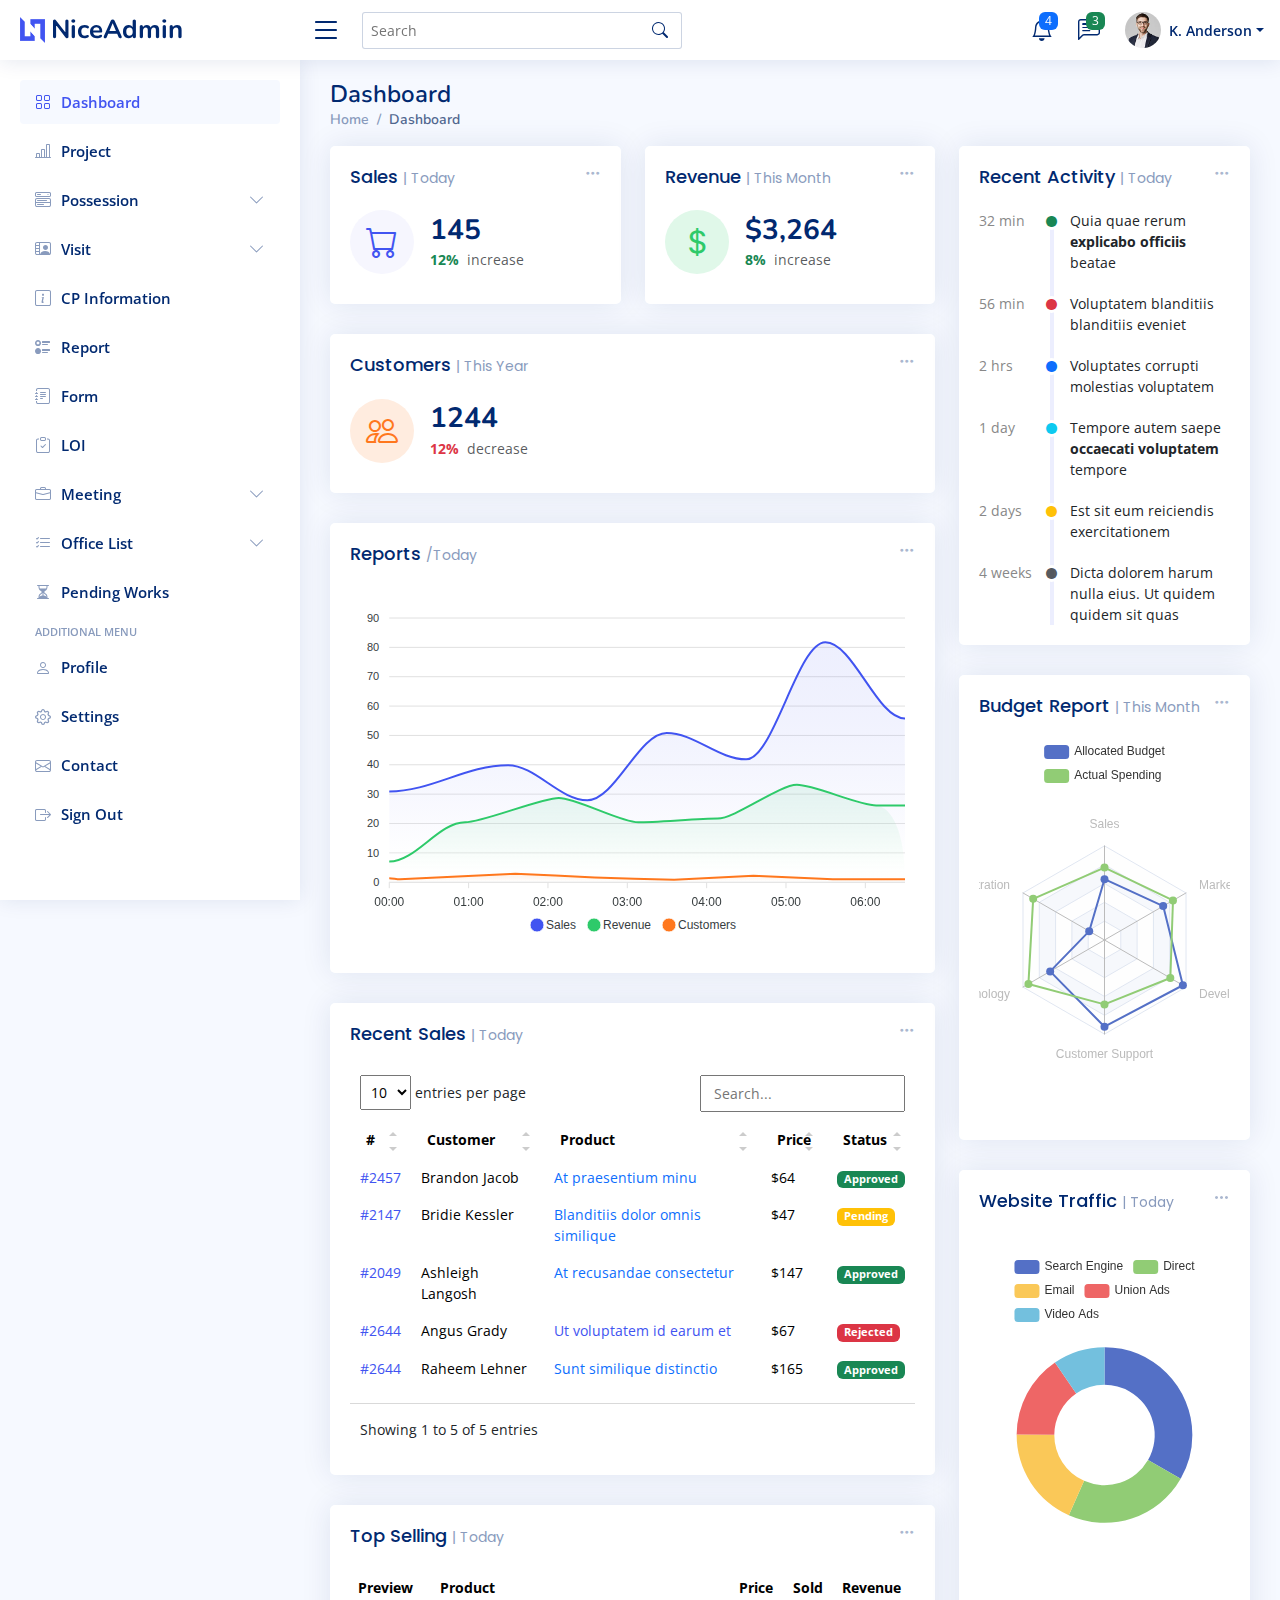
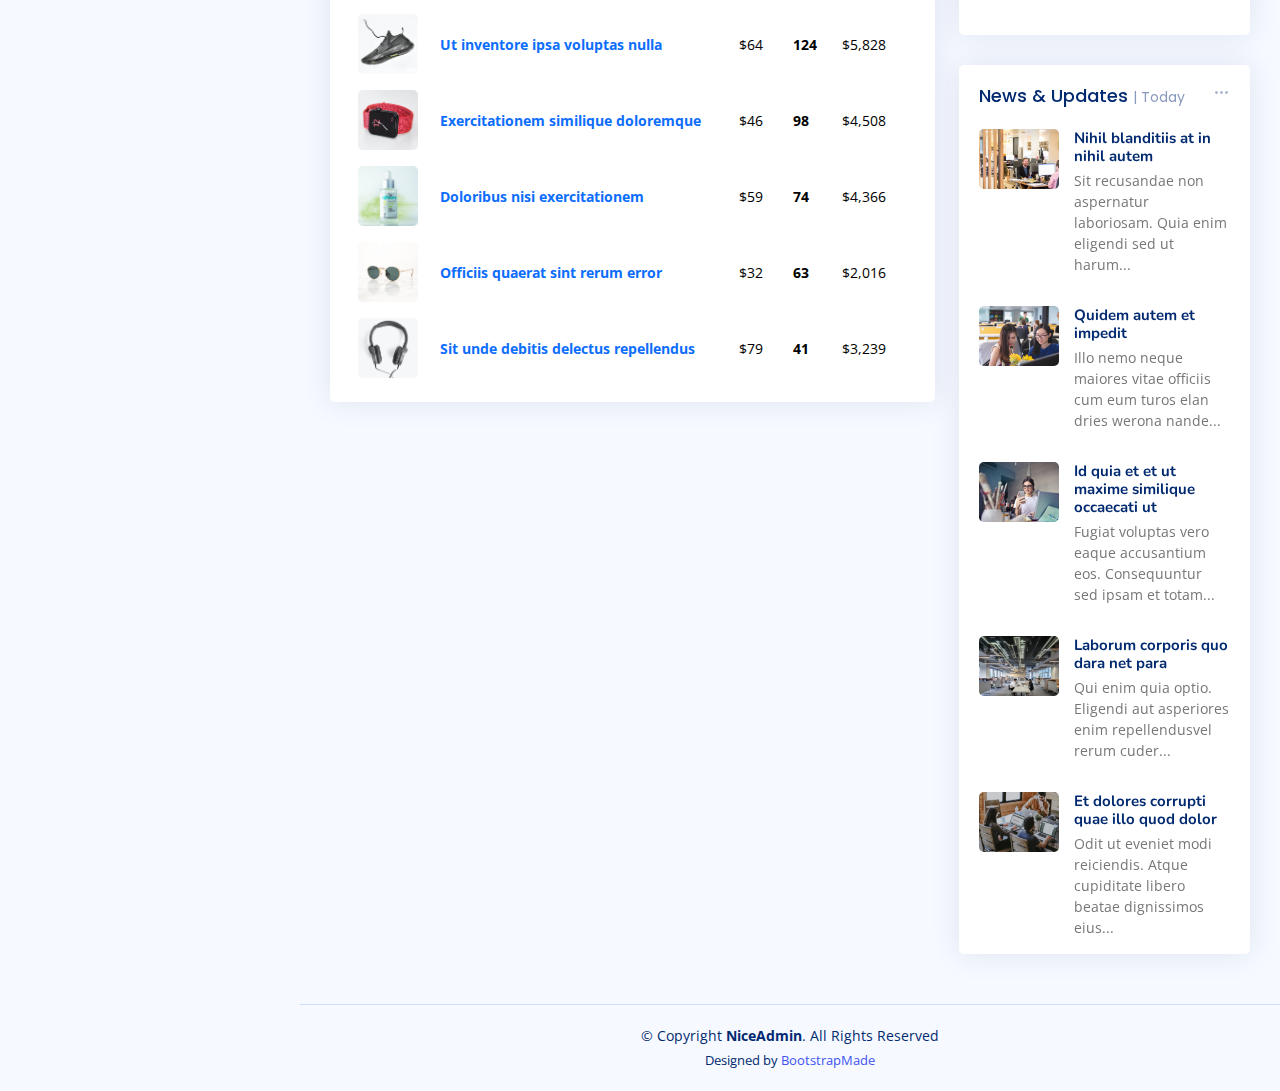
==== commit 835802d0: "Update" ====
--- a/pmgohil_original/erp-system/index.html
+++ b/pmgohil_original/erp-system/index.html
@@ -29,13 +29,6 @@
   <!-- Template Main CSS File -->
   <link href="assets/css/style.css" rel="stylesheet">
 
-  <!-- =======================================================
-  * Template Name: NiceAdmin
-  * Template URL: https://bootstrapmade.com/nice-admin-bootstrap-admin-html-template/
-  * Updated: Apr 20 2024 with Bootstrap v5.3.3
-  * Author: BootstrapMade.com
-  * License: https://bootstrapmade.com/license/
-  ======================================================== -->
 </head>
 
 <body>
@@ -282,176 +275,129 @@
       </li><!-- End Dashboard Nav -->
 
       <li class="nav-item">
-        <a class="nav-link collapsed" data-bs-target="#components-nav" data-bs-toggle="collapse" href="#">
-          <i class="bi bi-menu-button-wide"></i><span>Components</span><i class="bi bi-chevron-down ms-auto"></i>
-        </a>
-        <ul id="components-nav" class="nav-content collapse " data-bs-parent="#sidebar-nav">
+        <a class="nav-link collapsed" href="project.php">
+          <i class="bi bi-bar-chart-line"></i>
+          <span>Project</span>
+        </a>
+      </li><!-- End Project Nav -->
+
+      <li class="nav-item">
+        <a class="nav-link collapsed" data-bs-target="#possession-nav" data-bs-toggle="collapse" href="#">
+          <i class="bi bi-menu-button-wide"></i><span>Possession</span><i class="bi bi-chevron-down ms-auto"></i>
+        </a>
+        <ul id="possession-nav" class="nav-content collapse " data-bs-parent="#sidebar-nav">
           <li>
-            <a href="components-alerts.html">
-              <i class="bi bi-circle"></i><span>Alerts</span>
+            <a href="possession-to-investment.php">
+              <i class="bi bi-circle"></i><span>To Investment</span>
             </a>
           </li>
           <li>
-            <a href="components-accordion.html">
-              <i class="bi bi-circle"></i><span>Accordion</span>
+            <a href="possession-to-interrior.php">
+              <i class="bi bi-circle"></i><span>To Interrior</span>
             </a>
           </li>
           <li>
-            <a href="components-badges.html">
-              <i class="bi bi-circle"></i><span>Badges</span>
+            <a href="possession-to-client.html">
+              <i class="bi bi-circle"></i><span>To Client</span>
+            </a>
+          </li>
+        </ul>
+      </li> 
+      <!-- End Possession Nav -->
+
+      <li class="nav-item">
+        <a class="nav-link collapsed" data-bs-target="#visit-nav" data-bs-toggle="collapse" href="#">
+          <i class="bi bi-person-video2"></i><span>Visit</span><i class="bi bi-chevron-down ms-auto"></i>
+        </a>
+        <ul id="visit-nav" class="nav-content collapse " data-bs-parent="#sidebar-nav">
+          <li>
+            <a href="visit-in-house.php">
+              <i class="bi bi-circle"></i><span>In House</span>
             </a>
           </li>
           <li>
-            <a href="components-breadcrumbs.html">
-              <i class="bi bi-circle"></i><span>Breadcrumbs</span>
+            <a href="visit-client.php">
+              <i class="bi bi-circle"></i><span>Client</span>
+            </a>
+          </li>
+        </ul>
+      </li> 
+      <!-- End Visit Nav -->
+
+      <li class="nav-item">
+        <a class="nav-link collapsed" href="cp-information.php">
+          <i class="bi bi-info-square"></i>
+          <span>CP Information</span>
+        </a>
+      </li><!-- End CP Information Nav -->
+
+      <li class="nav-item">
+        <a class="nav-link collapsed" href="report.php">
+          <i class="bi bi-ui-radios"></i>
+          <span>Report</span>
+        </a>
+      </li><!-- End Report Nav -->
+
+      <li class="nav-item">
+        <a class="nav-link collapsed" href="form.php">
+          <i class="bi bi-journal-text"></i>
+          <span>Form</span>
+        </a>
+      </li><!-- End Form Nav -->
+
+      <li class="nav-item">
+        <a class="nav-link collapsed" href="loi.php">
+          <i class="bi bi-clipboard-check"></i>
+          <span>LOI</span>
+        </a>
+      </li><!-- End LOI Nav -->
+
+      <li class="nav-item">
+        <a class="nav-link collapsed" data-bs-target="#meeting-nav" data-bs-toggle="collapse" href="#">
+          <i class="bi bi-briefcase"></i><span>Meeting</span><i class="bi bi-chevron-down ms-auto"></i>
+        </a>
+        <ul id="meeting-nav" class="nav-content collapse " data-bs-parent="#sidebar-nav">
+          <li>
+            <a href="meeting-rent.php">
+              <i class="bi bi-circle"></i><span>Rent</span>
             </a>
           </li>
           <li>
-            <a href="components-buttons.html">
-              <i class="bi bi-circle"></i><span>Buttons</span>
+            <a href="meeting-sale.php">
+              <i class="bi bi-circle"></i><span>Sale</span>
+            </a>
+          </li>
+        </ul>
+      </li> 
+      <!-- End Meeting Nav -->
+
+      <li class="nav-item">
+        <a class="nav-link collapsed" data-bs-target="#office-list-nav" data-bs-toggle="collapse" href="#">
+          <i class="bi bi-list-check"></i><span>Office List</span><i class="bi bi-chevron-down ms-auto"></i>
+        </a>
+        <ul id="office-list-nav" class="nav-content collapse " data-bs-parent="#sidebar-nav">
+          <li>
+            <a href="office-list-rent.php">
+              <i class="bi bi-circle"></i><span>Rent</span>
             </a>
           </li>
           <li>
-            <a href="components-cards.html">
-              <i class="bi bi-circle"></i><span>Cards</span>
-            </a>
-          </li>
-          <li>
-            <a href="components-carousel.html">
-              <i class="bi bi-circle"></i><span>Carousel</span>
-            </a>
-          </li>
-          <li>
-            <a href="components-list-group.html">
-              <i class="bi bi-circle"></i><span>List group</span>
-            </a>
-          </li>
-          <li>
-            <a href="components-modal.html">
-              <i class="bi bi-circle"></i><span>Modal</span>
-            </a>
-          </li>
-          <li>
-            <a href="components-tabs.html">
-              <i class="bi bi-circle"></i><span>Tabs</span>
-            </a>
-          </li>
-          <li>
-            <a href="components-pagination.html">
-              <i class="bi bi-circle"></i><span>Pagination</span>
-            </a>
-          </li>
-          <li>
-            <a href="components-progress.html">
-              <i class="bi bi-circle"></i><span>Progress</span>
-            </a>
-          </li>
-          <li>
-            <a href="components-spinners.html">
-              <i class="bi bi-circle"></i><span>Spinners</span>
-            </a>
-          </li>
-          <li>
-            <a href="components-tooltips.html">
-              <i class="bi bi-circle"></i><span>Tooltips</span>
+            <a href="office-list-pre-lease.php">
+              <i class="bi bi-circle"></i><span>Pre-Lease</span>
             </a>
           </li>
         </ul>
-      </li><!-- End Components Nav -->
-
-      <li class="nav-item">
-        <a class="nav-link collapsed" data-bs-target="#forms-nav" data-bs-toggle="collapse" href="#">
-          <i class="bi bi-journal-text"></i><span>Forms</span><i class="bi bi-chevron-down ms-auto"></i>
-        </a>
-        <ul id="forms-nav" class="nav-content collapse " data-bs-parent="#sidebar-nav">
-          <li>
-            <a href="forms-elements.html">
-              <i class="bi bi-circle"></i><span>Form Elements</span>
-            </a>
-          </li>
-          <li>
-            <a href="forms-layouts.html">
-              <i class="bi bi-circle"></i><span>Form Layouts</span>
-            </a>
-          </li>
-          <li>
-            <a href="forms-editors.html">
-              <i class="bi bi-circle"></i><span>Form Editors</span>
-            </a>
-          </li>
-          <li>
-            <a href="forms-validation.html">
-              <i class="bi bi-circle"></i><span>Form Validation</span>
-            </a>
-          </li>
-        </ul>
-      </li><!-- End Forms Nav -->
-
-      <li class="nav-item">
-        <a class="nav-link collapsed" data-bs-target="#tables-nav" data-bs-toggle="collapse" href="#">
-          <i class="bi bi-layout-text-window-reverse"></i><span>Tables</span><i class="bi bi-chevron-down ms-auto"></i>
-        </a>
-        <ul id="tables-nav" class="nav-content collapse " data-bs-parent="#sidebar-nav">
-          <li>
-            <a href="tables-general.html">
-              <i class="bi bi-circle"></i><span>General Tables</span>
-            </a>
-          </li>
-          <li>
-            <a href="tables-data.html">
-              <i class="bi bi-circle"></i><span>Data Tables</span>
-            </a>
-          </li>
-        </ul>
-      </li><!-- End Tables Nav -->
-
-      <li class="nav-item">
-        <a class="nav-link collapsed" data-bs-target="#charts-nav" data-bs-toggle="collapse" href="#">
-          <i class="bi bi-bar-chart"></i><span>Charts</span><i class="bi bi-chevron-down ms-auto"></i>
-        </a>
-        <ul id="charts-nav" class="nav-content collapse " data-bs-parent="#sidebar-nav">
-          <li>
-            <a href="charts-chartjs.html">
-              <i class="bi bi-circle"></i><span>Chart.js</span>
-            </a>
-          </li>
-          <li>
-            <a href="charts-apexcharts.html">
-              <i class="bi bi-circle"></i><span>ApexCharts</span>
-            </a>
-          </li>
-          <li>
-            <a href="charts-echarts.html">
-              <i class="bi bi-circle"></i><span>ECharts</span>
-            </a>
-          </li>
-        </ul>
-      </li><!-- End Charts Nav -->
-
-      <li class="nav-item">
-        <a class="nav-link collapsed" data-bs-target="#icons-nav" data-bs-toggle="collapse" href="#">
-          <i class="bi bi-gem"></i><span>Icons</span><i class="bi bi-chevron-down ms-auto"></i>
-        </a>
-        <ul id="icons-nav" class="nav-content collapse " data-bs-parent="#sidebar-nav">
-          <li>
-            <a href="icons-bootstrap.html">
-              <i class="bi bi-circle"></i><span>Bootstrap Icons</span>
-            </a>
-          </li>
-          <li>
-            <a href="icons-remix.html">
-              <i class="bi bi-circle"></i><span>Remix Icons</span>
-            </a>
-          </li>
-          <li>
-            <a href="icons-boxicons.html">
-              <i class="bi bi-circle"></i><span>Boxicons</span>
-            </a>
-          </li>
-        </ul>
-      </li><!-- End Icons Nav -->
-
-      <li class="nav-heading">Pages</li>
+      </li> 
+      <!-- End Office List Nav -->
+      
+      <li class="nav-item">
+        <a class="nav-link collapsed" href="pending-works.php">
+          <i class="bi bi-hourglass-split"></i>
+          <span>Pending Works</span>
+        </a>
+      </li><!-- End Pending Works Nav -->
+
+      <li class="nav-heading">Additional Menu</li>
 
       <li class="nav-item">
         <a class="nav-link collapsed" href="users-profile.html">
@@ -461,47 +407,25 @@
       </li><!-- End Profile Page Nav -->
 
       <li class="nav-item">
-        <a class="nav-link collapsed" href="pages-faq.html">
-          <i class="bi bi-question-circle"></i>
-          <span>F.A.Q</span>
-        </a>
-      </li><!-- End F.A.Q Page Nav -->
-
-      <li class="nav-item">
-        <a class="nav-link collapsed" href="pages-contact.html">
+        <a class="nav-link collapsed" href="pages-register.html">
+          <i class="bi bi-gear"></i>
+          <span>Settings</span>
+        </a>
+      </li><!-- End Settings Page Nav -->
+
+      <li class="nav-item">
+        <a class="nav-link collapsed" href="contact.php">
           <i class="bi bi-envelope"></i>
           <span>Contact</span>
         </a>
       </li><!-- End Contact Page Nav -->
 
       <li class="nav-item">
-        <a class="nav-link collapsed" href="pages-register.html">
-          <i class="bi bi-card-list"></i>
-          <span>Register</span>
-        </a>
-      </li><!-- End Register Page Nav -->
-
-      <li class="nav-item">
         <a class="nav-link collapsed" href="pages-login.html">
-          <i class="bi bi-box-arrow-in-right"></i>
-          <span>Login</span>
-        </a>
-      </li><!-- End Login Page Nav -->
-
-      <li class="nav-item">
-        <a class="nav-link collapsed" href="pages-error-404.html">
-          <i class="bi bi-dash-circle"></i>
-          <span>Error 404</span>
-        </a>
-      </li><!-- End Error 404 Page Nav -->
-
-      <li class="nav-item">
-        <a class="nav-link collapsed" href="pages-blank.html">
-          <i class="bi bi-file-earmark"></i>
-          <span>Blank</span>
-        </a>
-      </li><!-- End Blank Page Nav -->
-
+          <i class="bi bi-box-arrow-right"></i>
+          <span>Sign Out</span>
+        </a>
+      </li><!-- End Sign Out Page Nav -->
     </ul>
 
   </aside><!-- End Sidebar-->
